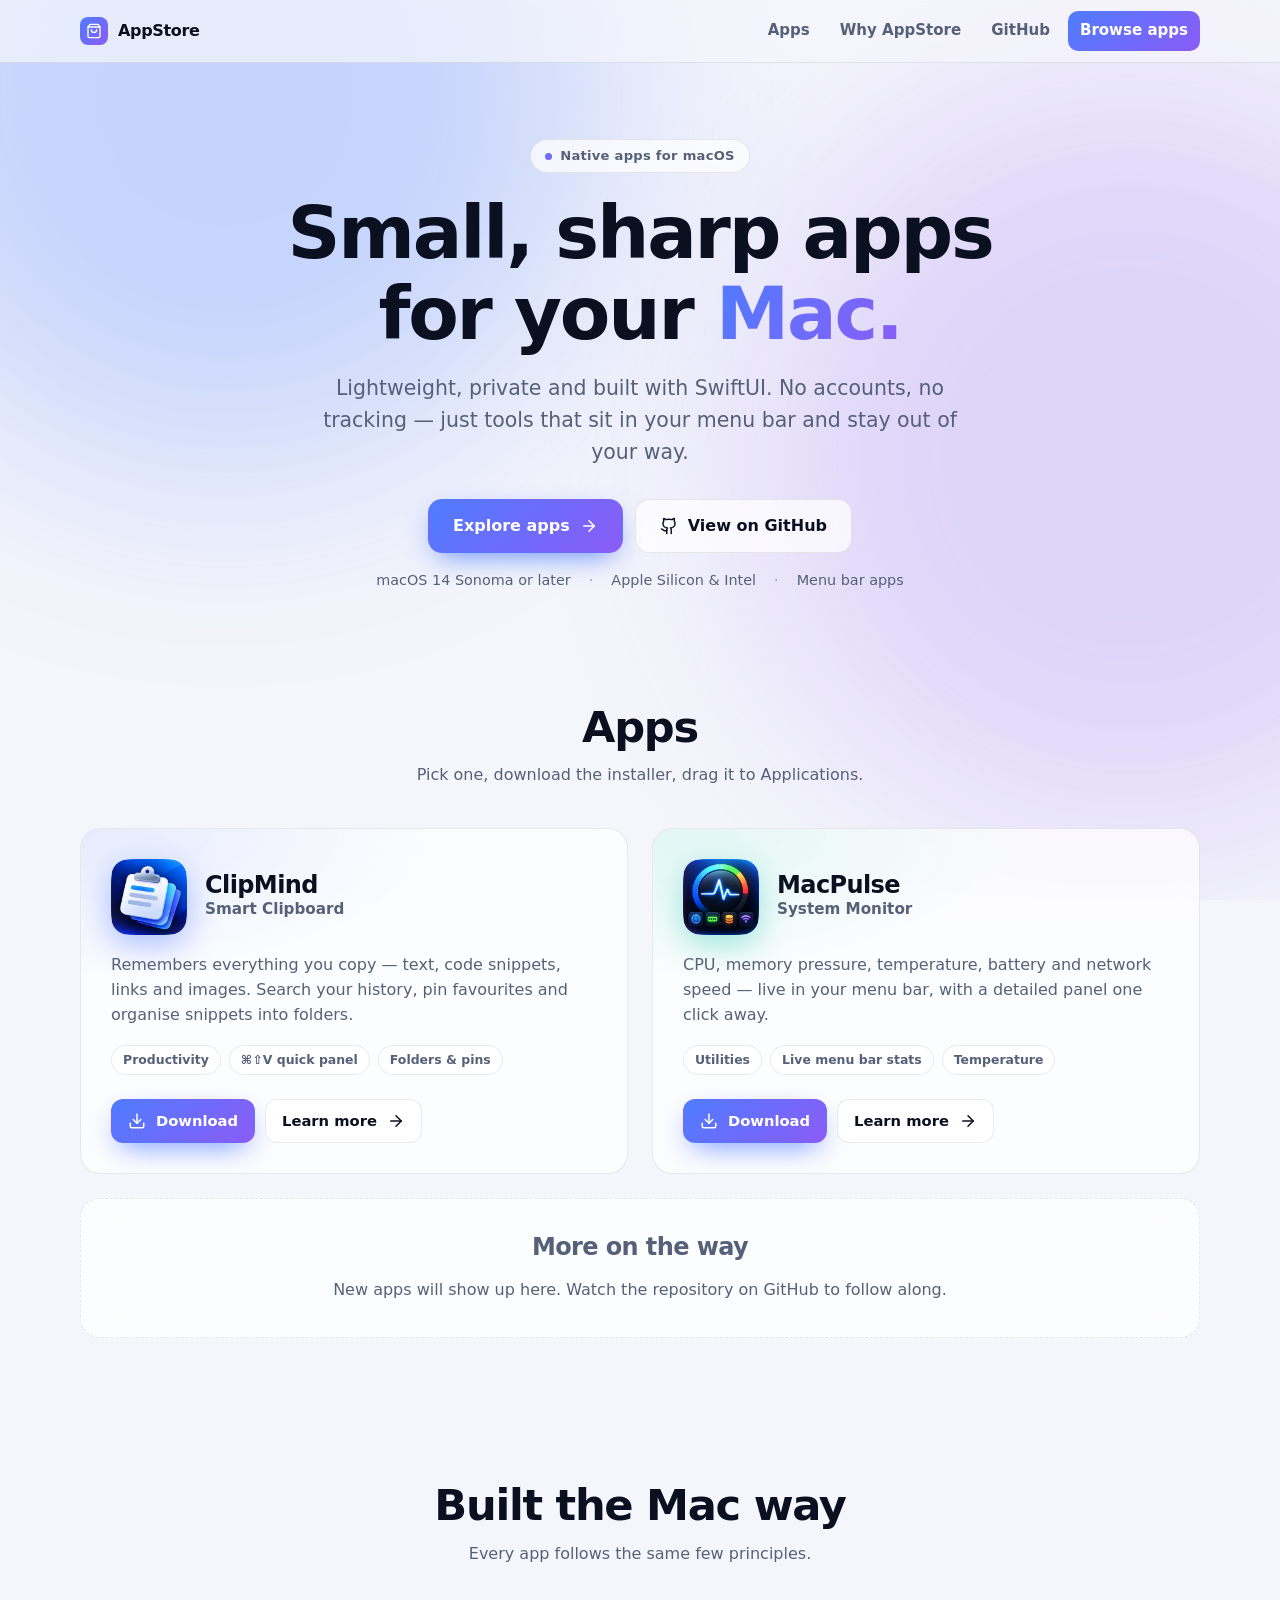
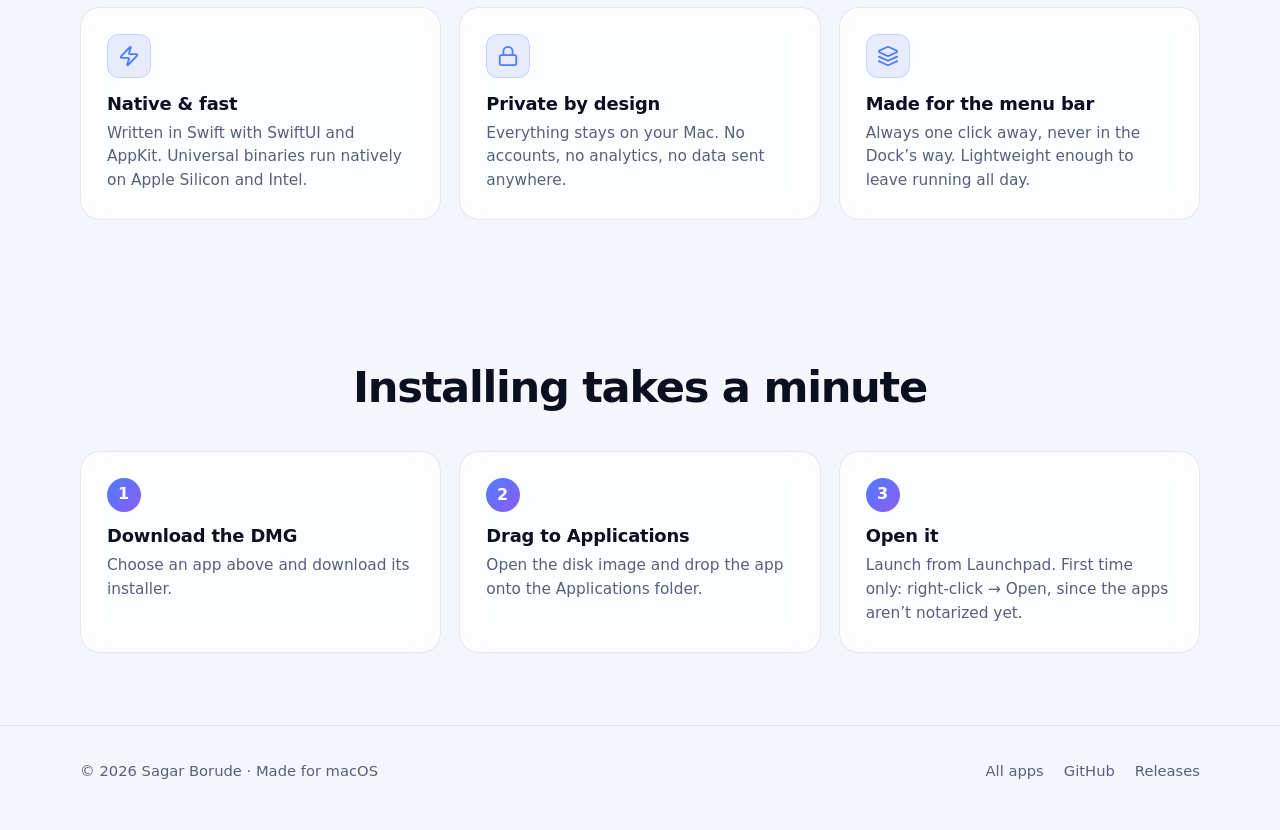
==== docs/index.html @ d9465317 "Add GitHub Pages site: store page and per-app landing pages A store page listing both apps, plus a l" ====
<!doctype html>
<html lang="en">
<head>
<meta charset="utf-8">
<meta name="viewport" content="width=device-width, initial-scale=1">
<title>AppStore — Native apps for your Mac</title>
<meta name="description" content="Small, fast, private macOS apps. ClipMind (smart clipboard) and MacPulse (menu bar system monitor).">
<meta name="theme-color" content="#060912" media="(prefers-color-scheme: dark)">
<meta name="theme-color" content="#f5f6fb" media="(prefers-color-scheme: light)">
<meta property="og:type" content="website">
<meta property="og:title" content="AppStore — Native apps for your Mac">
<meta property="og:description" content="Small, fast, private macOS apps. ClipMind (smart clipboard) and MacPulse (menu bar system monitor).">
<meta property="og:image" content="https://mrsagarrb.github.io/AppStore/assets/clipmind-icon.png">
<meta name="twitter:card" content="summary">
<link rel="icon" type="image/png" href="assets/clipmind-icon.png">
<link rel="apple-touch-icon" href="assets/clipmind-icon.png">
<link rel="stylesheet" href="assets/style.css">
<style>:root{--a1:#4f7cff;--a2:#8b5cf6}</style>
</head>
<body>
<svg width="0" height="0" style="position:absolute" aria-hidden="true"><defs>
<symbol id="i-search" viewBox="0 0 24 24" fill="none" stroke="currentColor" stroke-width="2" stroke-linecap="round" stroke-linejoin="round"><circle cx="11" cy="11" r="8"/><path d="m21 21-4.3-4.3"/></symbol>
<symbol id="i-pin" viewBox="0 0 24 24" fill="none" stroke="currentColor" stroke-width="2" stroke-linecap="round" stroke-linejoin="round"><path d="M12 17v5"/><path d="M9 10.76a2 2 0 0 1-1.11 1.79l-1.78.9A2 2 0 0 0 5 15.24V16a1 1 0 0 0 1 1h12a1 1 0 0 0 1-1v-.76a2 2 0 0 0-1.11-1.79l-1.78-.9A2 2 0 0 1 15 10.76V7a1 1 0 0 1 1-1 2 2 0 0 0 0-4H8a2 2 0 0 0 0 4 1 1 0 0 1 1 1z"/></symbol>
<symbol id="i-folder" viewBox="0 0 24 24" fill="none" stroke="currentColor" stroke-width="2" stroke-linecap="round" stroke-linejoin="round"><path d="M20 20a2 2 0 0 0 2-2V8a2 2 0 0 0-2-2h-7.9a2 2 0 0 1-1.69-.9L9.6 3.9A2 2 0 0 0 7.93 3H4a2 2 0 0 0-2 2v13a2 2 0 0 0 2 2Z"/></symbol>
<symbol id="i-code" viewBox="0 0 24 24" fill="none" stroke="currentColor" stroke-width="2" stroke-linecap="round" stroke-linejoin="round"><path d="m16 18 6-6-6-6"/><path d="m8 6-6 6 6 6"/></symbol>
<symbol id="i-image" viewBox="0 0 24 24" fill="none" stroke="currentColor" stroke-width="2" stroke-linecap="round" stroke-linejoin="round"><rect width="18" height="18" x="3" y="3" rx="2"/><circle cx="9" cy="9" r="2"/><path d="m21 15-3.09-3.09a2 2 0 0 0-2.82 0L6 21"/></symbol>
<symbol id="i-command" viewBox="0 0 24 24" fill="none" stroke="currentColor" stroke-width="2" stroke-linecap="round" stroke-linejoin="round"><path d="M15 6v12a3 3 0 1 0 3-3H6a3 3 0 1 0 3 3V6a3 3 0 1 0-3 3h12a3 3 0 1 0-3-3"/></symbol>
<symbol id="i-shield" viewBox="0 0 24 24" fill="none" stroke="currentColor" stroke-width="2" stroke-linecap="round" stroke-linejoin="round"><path d="M20 13c0 5-3.5 7.5-7.66 8.95a1 1 0 0 1-.67-.01C7.5 20.5 4 18 4 13V6a1 1 0 0 1 1-1c2 0 4.5-1.2 6.24-2.72a1.17 1.17 0 0 1 1.52 0C14.51 3.81 17 5 19 5a1 1 0 0 1 1 1z"/></symbol>
<symbol id="i-cpu" viewBox="0 0 24 24" fill="none" stroke="currentColor" stroke-width="2" stroke-linecap="round" stroke-linejoin="round"><rect width="16" height="16" x="4" y="4" rx="2"/><rect width="6" height="6" x="9" y="9" rx="1"/><path d="M15 2v2M15 20v2M2 15h2M2 9h2M20 15h2M20 9h2M9 2v2M9 20v2"/></symbol>
<symbol id="i-chip" viewBox="0 0 24 24" fill="none" stroke="currentColor" stroke-width="2" stroke-linecap="round" stroke-linejoin="round"><rect x="2" y="7" width="20" height="9" rx="1.5"/><path d="M6 11v1M10 11v1M14 11v1M18 11v1M6 16v2M10 16v2M14 16v2M18 16v2"/></symbol>
<symbol id="i-thermo" viewBox="0 0 24 24" fill="none" stroke="currentColor" stroke-width="2" stroke-linecap="round" stroke-linejoin="round"><path d="M14 4v10.54a4 4 0 1 1-4 0V4a2 2 0 0 1 4 0Z"/></symbol>
<symbol id="i-battery" viewBox="0 0 24 24" fill="none" stroke="currentColor" stroke-width="2" stroke-linecap="round" stroke-linejoin="round"><rect width="16" height="10" x="2" y="7" rx="2"/><path d="M22 11v2M6 11v2M10 11v2"/></symbol>
<symbol id="i-wifi" viewBox="0 0 24 24" fill="none" stroke="currentColor" stroke-width="2" stroke-linecap="round" stroke-linejoin="round"><path d="M5 12.55a11 11 0 0 1 14.08 0"/><path d="M1.42 9a16 16 0 0 1 21.16 0"/><path d="M8.53 16.11a6 6 0 0 1 6.95 0"/><path d="M12 20h.01"/></symbol>
<symbol id="i-activity" viewBox="0 0 24 24" fill="none" stroke="currentColor" stroke-width="2" stroke-linecap="round" stroke-linejoin="round"><path d="M22 12h-2.48a2 2 0 0 0-1.93 1.46l-2.35 8.36a.25.25 0 0 1-.48 0L9.24 2.18a.25.25 0 0 0-.48 0l-2.35 8.36A2 2 0 0 1 4.49 12H2"/></symbol>
<symbol id="i-zap" viewBox="0 0 24 24" fill="none" stroke="currentColor" stroke-width="2" stroke-linecap="round" stroke-linejoin="round"><path d="M4 14a1 1 0 0 1-.78-1.63l9.9-10.2a.5.5 0 0 1 .86.46l-1.92 6.02A1 1 0 0 0 13 10h7a1 1 0 0 1 .78 1.63l-9.9 10.2a.5.5 0 0 1-.86-.46l1.92-6.02A1 1 0 0 0 11 14z"/></symbol>
<symbol id="i-download" viewBox="0 0 24 24" fill="none" stroke="currentColor" stroke-width="2" stroke-linecap="round" stroke-linejoin="round"><path d="M12 15V3"/><path d="M21 15v4a2 2 0 0 1-2 2H5a2 2 0 0 1-2-2v-4"/><path d="m7 10 5 5 5-5"/></symbol>
<symbol id="i-arrow" viewBox="0 0 24 24" fill="none" stroke="currentColor" stroke-width="2" stroke-linecap="round" stroke-linejoin="round"><path d="M5 12h14"/><path d="m12 5 7 7-7 7"/></symbol>
<symbol id="i-down" viewBox="0 0 24 24" fill="none" stroke="currentColor" stroke-width="2.4" stroke-linecap="round" stroke-linejoin="round"><path d="M12 5v14"/><path d="m19 12-7 7-7-7"/></symbol>
<symbol id="i-up" viewBox="0 0 24 24" fill="none" stroke="currentColor" stroke-width="2.4" stroke-linecap="round" stroke-linejoin="round"><path d="M12 19V5"/><path d="m5 12 7-7 7 7"/></symbol>
<symbol id="i-github" viewBox="0 0 24 24" fill="none" stroke="currentColor" stroke-width="2" stroke-linecap="round" stroke-linejoin="round"><path d="M15 22v-4a4.8 4.8 0 0 0-1-3.5c3 0 6-2 6-5.5.08-1.25-.27-2.48-1-3.5.28-1.15.28-2.35 0-3.5 0 0-1 0-3 1.5-2.64-.5-5.36-.5-8 0C6 2 5 2 5 2c-.3 1.15-.3 2.35 0 3.5A5.403 5.403 0 0 0 4 9c0 3.5 3 5.5 6 5.5-.39.49-.68 1.05-.85 1.65-.17.6-.22 1.23-.15 1.85v4"/><path d="M9 18c-4.51 2-5-2-7-2"/></symbol>
<symbol id="i-bag" viewBox="0 0 24 24" fill="none" stroke="currentColor" stroke-width="2" stroke-linecap="round" stroke-linejoin="round"><path d="M6 2 3 6v14a2 2 0 0 0 2 2h14a2 2 0 0 0 2-2V6l-3-4Z"/><path d="M3 6h18"/><path d="M16 10a4 4 0 0 1-8 0"/></symbol>
<symbol id="i-gauge" viewBox="0 0 24 24" fill="none" stroke="currentColor" stroke-width="2" stroke-linecap="round" stroke-linejoin="round"><path d="m12 14 4-4"/><path d="M3.34 19a10 10 0 1 1 17.32 0"/></symbol>
<symbol id="i-lock" viewBox="0 0 24 24" fill="none" stroke="currentColor" stroke-width="2" stroke-linecap="round" stroke-linejoin="round"><rect width="18" height="11" x="3" y="11" rx="2" ry="2"/><path d="M7 11V7a5 5 0 0 1 10 0v4"/></symbol>
<symbol id="i-layers" viewBox="0 0 24 24" fill="none" stroke="currentColor" stroke-width="2" stroke-linecap="round" stroke-linejoin="round"><path d="m12.83 2.18a2 2 0 0 0-1.66 0L2.6 6.08a1 1 0 0 0 0 1.83l8.58 3.91a2 2 0 0 0 1.66 0l8.58-3.9a1 1 0 0 0 0-1.83Z"/><path d="m22 17.65-9.17 4.16a2 2 0 0 1-1.66 0L2 17.65"/><path d="m22 12.65-9.17 4.16a2 2 0 0 1-1.66 0L2 12.65"/></symbol>
</defs></svg>
<div class="glow"></div>
<header class="nav"><div class="wrap">
  <a class="brand" href="./"><span class="brand-mark"><svg aria-hidden="true"><use href="#i-bag"/></svg></span>AppStore</a>
  <nav class="nav-links"><a href="#apps">Apps</a><a href="#why">Why AppStore</a><a href="https://github.com/MrSagarRB/AppStore">GitHub</a><a class="nav-cta" href="#apps">Browse apps</a></nav>
</div></header>
<main>
<section class="hero center"><div class="wrap">
  <span class="eyebrow rise"><i class="dot"></i>Native apps for macOS</span>
  <h1 class="rise d1">Small, sharp apps<br>for your <span class="grad">Mac.</span></h1>
  <p class="lead rise d2">Lightweight, private and built with SwiftUI. No accounts, no tracking — just tools that sit in your menu bar and stay out of your way.</p>
  <div class="cta-row rise d3">
    <a class="btn primary" href="#apps">Explore apps <svg aria-hidden="true"><use href="#i-arrow"/></svg></a>
    <a class="btn" href="https://github.com/MrSagarRB/AppStore"><svg aria-hidden="true"><use href="#i-github"/></svg> View on GitHub</a>
  </div>
  <div class="meta rise d3"><span>macOS 14 Sonoma or later</span><span>Apple Silicon &amp; Intel</span><span>Menu bar apps</span></div>
</div></section>

<section id="apps"><div class="wrap">
  <div class="section-head center"><h2>Apps</h2><p>Pick one, download the installer, drag it to Applications.</p></div>
  <div class="grid apps">
    <article class="card app-card" style="--c1:#3b6cff">
      <div class="top"><img src="assets/clipmind-icon.png" alt="ClipMind icon" width="76" height="76">
        <div><h3>ClipMind</h3><div class="tagline">Smart Clipboard</div></div></div>
      <p>Remembers everything you copy — text, code snippets, links and images. Search your history, pin favourites and organise snippets into folders.</p>
      <div class="tags"><span class="tag">Productivity</span><span class="tag">⌘⇧V quick panel</span><span class="tag">Folders &amp; pins</span></div>
      <div class="actions">
        <a class="btn primary small" href="https://github.com/MrSagarRB/AppStore/releases/download/clipmind-v1.0.0/ClipMind.dmg"><svg aria-hidden="true"><use href="#i-download"/></svg> Download</a>
        <a class="btn small" href="clipmind/">Learn more <svg aria-hidden="true"><use href="#i-arrow"/></svg></a>
      </div>
    </article>
    <article class="card app-card" style="--c1:#19c8b0">
      <div class="top"><img src="assets/macpulse-icon.png" alt="MacPulse icon" width="76" height="76">
        <div><h3>MacPulse</h3><div class="tagline">System Monitor</div></div></div>
      <p>CPU, memory pressure, temperature, battery and network speed — live in your menu bar, with a detailed panel one click away.</p>
      <div class="tags"><span class="tag">Utilities</span><span class="tag">Live menu bar stats</span><span class="tag">Temperature</span></div>
      <div class="actions">
        <a class="btn primary small" href="https://github.com/MrSagarRB/AppStore/releases/download/macpulse-v1.0.0/MacPulse.dmg"><svg aria-hidden="true"><use href="#i-download"/></svg> Download</a>
        <a class="btn small" href="macpulse/">Learn more <svg aria-hidden="true"><use href="#i-arrow"/></svg></a>
      </div>
    </article>
    <article class="card app-card soon" style="grid-column:1/-1;min-height:140px">
      <h3>More on the way</h3><p>New apps will show up here. Watch the repository on GitHub to follow along.</p>
    </article>
  </div>
</div></section>

<section id="why"><div class="wrap">
  <div class="section-head center"><h2>Built the Mac way</h2><p>Every app follows the same few principles.</p></div>
  <div class="grid features">
    <article class="card feature"><div class="ico"><svg aria-hidden="true"><use href="#i-zap"/></svg></div><h3>Native &amp; fast</h3><p>Written in Swift with SwiftUI and AppKit. Universal binaries run natively on Apple Silicon and Intel.</p></article>
    <article class="card feature"><div class="ico"><svg aria-hidden="true"><use href="#i-lock"/></svg></div><h3>Private by design</h3><p>Everything stays on your Mac. No accounts, no analytics, no data sent anywhere.</p></article>
    <article class="card feature"><div class="ico"><svg aria-hidden="true"><use href="#i-layers"/></svg></div><h3>Made for the menu bar</h3><p>Always one click away, never in the Dock’s way. Lightweight enough to leave running all day.</p></article>
  </div>
</div></section>

<section><div class="wrap">
  <div class="section-head center"><h2>Installing takes a minute</h2></div>
  <div class="steps">
    <div class="card step"><h3>Download the DMG</h3><p>Choose an app above and download its installer.</p></div>
    <div class="card step"><h3>Drag to Applications</h3><p>Open the disk image and drop the app onto the Applications folder.</p></div>
    <div class="card step"><h3>Open it</h3><p>Launch from Launchpad. First time only: right-click → Open, since the apps aren’t notarized yet.</p></div>
  </div>
</div></section>
</main>
<footer><div class="wrap">
  <div>© 2026 Sagar Borude · Made for macOS</div>
  <nav><a href="./">All apps</a><a href="https://github.com/MrSagarRB/AppStore">GitHub</a><a href="https://github.com/MrSagarRB/AppStore/releases">Releases</a></nav>
</div></footer>
</body>
</html>
---- docs/assets/style.css ----
/* AppStore — shared styles for the store page and each app's landing page. */

:root {
  --bg: #f5f6fb;
  --bg-soft: #ffffff;
  --text: #0b1020;
  --muted: #566078;
  --border: rgba(15, 23, 42, 0.09);
  --card: rgba(255, 255, 255, 0.72);
  --card-solid: #ffffff;
  --shadow: 0 1px 2px rgba(15, 23, 42, 0.05), 0 12px 40px -12px rgba(15, 23, 42, 0.18);
  --a1: #4f7cff;           /* per-page accent, overridden below */
  --a2: #8b5cf6;
  --radius: 20px;
  --max: 1120px;
  color-scheme: light dark;
}

@media (prefers-color-scheme: dark) {
  :root {
    --bg: #060912;
    --bg-soft: #0c1120;
    --text: #eef1f9;
    --muted: #99a3ba;
    --border: rgba(255, 255, 255, 0.09);
    --card: rgba(255, 255, 255, 0.045);
    --card-solid: #0f1527;
    --shadow: 0 1px 2px rgba(0, 0, 0, 0.4), 0 20px 60px -20px rgba(0, 0, 0, 0.7);
  }
}

* { box-sizing: border-box; }
html { scroll-behavior: smooth; }
body {
  margin: 0;
  font-family: -apple-system, BlinkMacSystemFont, "SF Pro Display", "Inter", "Segoe UI", system-ui, sans-serif;
  background: var(--bg);
  color: var(--text);
  line-height: 1.55;
  -webkit-font-smoothing: antialiased;
  overflow-x: hidden;
}
img { max-width: 100%; display: block; }
a { color: inherit; text-decoration: none; }
code, kbd { font-family: ui-monospace, "SF Mono", Menlo, monospace; font-size: 0.9em; }
kbd {
  padding: 2px 7px; border-radius: 6px; border: 1px solid var(--border);
  background: var(--card); box-shadow: 0 1px 0 var(--border);
}

/* ---------- ambient background ---------- */
.glow { position: fixed; inset: 0; z-index: -1; pointer-events: none; overflow: hidden; }
.glow::before, .glow::after {
  content: ""; position: absolute; width: 60vw; height: 60vw; max-width: 760px; max-height: 760px;
  border-radius: 50%; filter: blur(110px); opacity: 0.28;
}
.glow::before { background: var(--a1); top: -22vw; left: -12vw; }
.glow::after  { background: var(--a2); top: 6vw; right: -18vw; opacity: 0.22; }
@media (prefers-color-scheme: dark) { .glow::before, .glow::after { opacity: 0.2; } }

/* ---------- layout ---------- */
.wrap { width: min(var(--max), 100% - 40px); margin-inline: auto; }
section { padding: 72px 0; }
.eyebrow {
  display: inline-flex; align-items: center; gap: 8px; padding: 6px 14px; border-radius: 999px;
  font-size: 0.82rem; font-weight: 600; letter-spacing: 0.02em; color: var(--muted);
  background: var(--card); border: 1px solid var(--border); backdrop-filter: blur(10px);
}
.eyebrow .dot { width: 7px; height: 7px; border-radius: 50%; background: linear-gradient(135deg, var(--a1), var(--a2)); }
h1, h2, h3 { line-height: 1.1; letter-spacing: -0.03em; margin: 0; }
h1 { font-size: clamp(2.5rem, 6.4vw, 4.6rem); font-weight: 800; }
h2 { font-size: clamp(1.8rem, 3.8vw, 2.7rem); font-weight: 750; }
h3 { font-size: 1.12rem; font-weight: 650; letter-spacing: -0.01em; }
.grad {
  background: linear-gradient(120deg, var(--a1), var(--a2));
  -webkit-background-clip: text; background-clip: text; color: transparent;
}
.lead { font-size: clamp(1.05rem, 2vw, 1.28rem); color: var(--muted); max-width: 40rem; margin: 18px 0 0; }
.center { text-align: center; }
.center .lead { margin-inline: auto; }
.section-head { margin-bottom: 40px; }
.section-head p { color: var(--muted); max-width: 38rem; margin: 12px auto 0; }

/* ---------- nav ---------- */
.nav {
  position: sticky; top: 0; z-index: 50;
  backdrop-filter: saturate(180%) blur(18px);
  background: color-mix(in srgb, var(--bg) 72%, transparent);
  border-bottom: 1px solid var(--border);
}
.nav .wrap { display: flex; align-items: center; justify-content: space-between; height: 62px; }
.brand { display: flex; align-items: center; gap: 10px; font-weight: 750; letter-spacing: -0.02em; }
.brand-mark {
  width: 28px; height: 28px; border-radius: 8px; display: grid; place-items: center; color: #fff;
  background: linear-gradient(135deg, var(--a1), var(--a2));
}
.brand-mark svg { width: 16px; height: 16px; }
.nav-links { display: flex; align-items: center; gap: 6px; }
.nav-links a { padding: 8px 12px; border-radius: 10px; color: var(--muted); font-size: 0.94rem; font-weight: 550; }
.nav-links a:hover { color: var(--text); background: var(--card); }
.nav-links .nav-cta { color: #fff; background: linear-gradient(135deg, var(--a1), var(--a2)); }
.nav-links .nav-cta:hover { color: #fff; background: linear-gradient(135deg, var(--a1), var(--a2)); filter: brightness(1.08); }
@media (max-width: 640px) { .nav-links a:not(.nav-cta) { display: none; } }

/* ---------- buttons ---------- */
.btn {
  display: inline-flex; align-items: center; justify-content: center; gap: 10px;
  padding: 14px 24px; border-radius: 14px; font-weight: 650; font-size: 1rem;
  border: 1px solid var(--border); background: var(--card); backdrop-filter: blur(10px);
  transition: transform 0.18s ease, box-shadow 0.18s ease, filter 0.18s ease;
}
.btn:hover { transform: translateY(-2px); box-shadow: var(--shadow); }
.btn svg { width: 18px; height: 18px; flex: none; }
.btn.primary {
  color: #fff; border-color: transparent;
  background: linear-gradient(135deg, var(--a1), var(--a2));
  box-shadow: 0 10px 30px -10px var(--a1);
}
.btn.primary:hover { filter: brightness(1.08); box-shadow: 0 16px 38px -10px var(--a1); }
.btn.small { padding: 10px 16px; font-size: 0.92rem; border-radius: 12px; }
.cta-row { display: flex; flex-wrap: wrap; gap: 12px; margin-top: 30px; }
.center .cta-row { justify-content: center; }
.meta { margin-top: 16px; color: var(--muted); font-size: 0.9rem; display: flex; flex-wrap: wrap; gap: 6px 18px; }
.center .meta { justify-content: center; }
.meta span { display: inline-flex; align-items: center; gap: 6px; }
.meta span + span::before { content: "·"; margin-right: 12px; opacity: 0.6; }

/* ---------- hero ---------- */
.hero { padding: 76px 0 40px; }
.hero-grid { display: grid; grid-template-columns: 1.05fr 0.95fr; gap: 48px; align-items: center; }
@media (max-width: 900px) { .hero-grid { grid-template-columns: 1fr; text-align: center; } .hero-grid .lead { margin-inline: auto; } .hero-grid .cta-row, .hero-grid .meta { justify-content: center; } }
.app-icon {
  width: 104px; height: 104px; border-radius: 24px; margin-bottom: 26px;
  filter: drop-shadow(0 18px 28px color-mix(in srgb, var(--a1) 45%, transparent));
}
@media (max-width: 900px) { .app-icon { margin-inline: auto; } }
.center .app-icon { margin-inline: auto; }
.hero h1 { margin-top: 20px; }
.hero-art { position: relative; }

/* ---------- screenshots ---------- */
.shot { filter: drop-shadow(0 40px 60px rgba(0, 0, 0, 0.35)) drop-shadow(0 8px 18px rgba(0, 0, 0, 0.25)); }
.shot-wide { margin-top: 56px; }
.shot-wide img { width: min(1000px, 100%); margin-inline: auto; }
.shot-tall img { max-height: 640px; width: auto; margin-inline: auto; }
.float { animation: float 7s ease-in-out infinite; }
@keyframes float { 0%, 100% { transform: translateY(0); } 50% { transform: translateY(-10px); } }

/* menu-bar illustration (MacPulse) */
.menubar {
  display: flex; align-items: center; justify-content: center; gap: 16px; flex-wrap: wrap;
  margin: 0 auto 22px; padding: 9px 18px; width: fit-content; max-width: 100%; border-radius: 12px;
  font: 600 0.84rem ui-monospace, "SF Mono", Menlo, monospace; font-variant-numeric: tabular-nums;
  color: #f2f4fa; background: rgba(28, 30, 42, 0.92); border: 1px solid rgba(255, 255, 255, 0.1);
  box-shadow: var(--shadow);
}
.menubar span { display: inline-flex; align-items: center; gap: 6px; }
.menubar svg { width: 14px; height: 14px; opacity: 0.9; }

/* ---------- cards & grids ---------- */
.grid { display: grid; gap: 18px; }
.grid.features { grid-template-columns: repeat(3, 1fr); }
.grid.apps { grid-template-columns: repeat(2, 1fr); gap: 24px; }
@media (max-width: 900px) { .grid.features { grid-template-columns: repeat(2, 1fr); } }
@media (max-width: 680px) { .grid.features, .grid.apps { grid-template-columns: 1fr; } }
.card {
  background: var(--card); border: 1px solid var(--border); border-radius: var(--radius);
  padding: 26px; backdrop-filter: blur(14px); transition: transform 0.2s ease, box-shadow 0.2s ease, border-color 0.2s ease;
}
.card:hover { transform: translateY(-3px); box-shadow: var(--shadow); border-color: color-mix(in srgb, var(--a1) 35%, var(--border)); }
.feature .ico {
  width: 44px; height: 44px; border-radius: 12px; display: grid; place-items: center; margin-bottom: 16px;
  color: var(--a1); background: color-mix(in srgb, var(--a1) 13%, transparent);
  border: 1px solid color-mix(in srgb, var(--a1) 22%, transparent);
}
.feature .ico svg, .ico svg { width: 22px; height: 22px; }
.feature p { margin: 8px 0 0; color: var(--muted); font-size: 0.96rem; }

/* store: app cards */
.app-card { display: flex; flex-direction: column; gap: 18px; padding: 30px; position: relative; overflow: hidden; }
.app-card::before {
  content: ""; position: absolute; inset: 0; z-index: 0; opacity: 0.55; pointer-events: none;
  background: radial-gradient(520px 220px at 0% 0%, color-mix(in srgb, var(--c1) 22%, transparent), transparent 70%);
}
.app-card > * { position: relative; z-index: 1; }
.app-card .top { display: flex; align-items: center; gap: 18px; }
.app-card .top img { width: 76px; height: 76px; border-radius: 18px; filter: drop-shadow(0 10px 16px color-mix(in srgb, var(--c1) 40%, transparent)); }
.app-card h3 { font-size: 1.5rem; letter-spacing: -0.025em; }
.app-card .tagline { color: var(--muted); font-size: 0.95rem; font-weight: 550; }
.app-card p { margin: 0; color: var(--muted); }
.tags { display: flex; flex-wrap: wrap; gap: 8px; }
.tag { padding: 4px 11px; border-radius: 999px; font-size: 0.78rem; font-weight: 600; color: var(--muted); border: 1px solid var(--border); background: var(--card); }
.app-card .actions { display: flex; flex-wrap: wrap; gap: 10px; margin-top: auto; padding-top: 6px; }
.app-card.soon { border-style: dashed; justify-content: center; align-items: center; text-align: center; min-height: 260px; color: var(--muted); }
.app-card.soon::before { display: none; }

/* ---------- stats strip ---------- */
.stats { display: grid; grid-template-columns: repeat(3, 1fr); gap: 18px; }
@media (max-width: 680px) { .stats { grid-template-columns: 1fr; } }
.stat { text-align: center; padding: 26px 18px; }
.stat b { display: block; font-size: 2.3rem; letter-spacing: -0.04em; }
.stat span { color: var(--muted); font-size: 0.95rem; }

/* ---------- install steps ---------- */
.steps { display: grid; grid-template-columns: repeat(3, 1fr); gap: 18px; counter-reset: s; }
@media (max-width: 800px) { .steps { grid-template-columns: 1fr; } }
.step { counter-increment: s; }
.step::before {
  content: counter(s); display: grid; place-items: center; width: 34px; height: 34px; border-radius: 50%;
  font-weight: 750; color: #fff; margin-bottom: 14px; background: linear-gradient(135deg, var(--a1), var(--a2));
}
.step p { margin: 8px 0 0; color: var(--muted); font-size: 0.96rem; }
.note {
  margin-top: 18px; padding: 16px 20px; border-radius: 16px; font-size: 0.93rem; color: var(--muted);
  background: color-mix(in srgb, var(--a1) 8%, transparent); border: 1px solid color-mix(in srgb, var(--a1) 22%, transparent);
}
.note b { color: var(--text); }

/* ---------- final CTA ---------- */
.cta-panel {
  text-align: center; padding: 64px 28px; border-radius: 28px; border: 1px solid var(--border); position: relative; overflow: hidden;
  background: linear-gradient(135deg, color-mix(in srgb, var(--a1) 16%, var(--card-solid)), color-mix(in srgb, var(--a2) 14%, var(--card-solid)));
}
.cta-panel p { color: var(--muted); margin: 12px auto 0; max-width: 32rem; }

/* ---------- footer ---------- */
footer { border-top: 1px solid var(--border); padding: 34px 0 48px; color: var(--muted); font-size: 0.92rem; }
footer .wrap { display: flex; flex-wrap: wrap; gap: 14px 28px; justify-content: space-between; align-items: center; }
footer nav { display: flex; gap: 20px; flex-wrap: wrap; }
footer a:hover { color: var(--text); }

/* ---------- motion ---------- */
.rise { animation: rise 0.7s cubic-bezier(0.2, 0.7, 0.2, 1) both; }
.rise.d1 { animation-delay: 0.08s; } .rise.d2 { animation-delay: 0.16s; } .rise.d3 { animation-delay: 0.26s; }
@keyframes rise { from { opacity: 0; transform: translateY(18px); } to { opacity: 1; transform: none; } }
@media (prefers-reduced-motion: reduce) { .rise, .float { animation: none; } html { scroll-behavior: auto; } .btn, .card { transition: none; } }
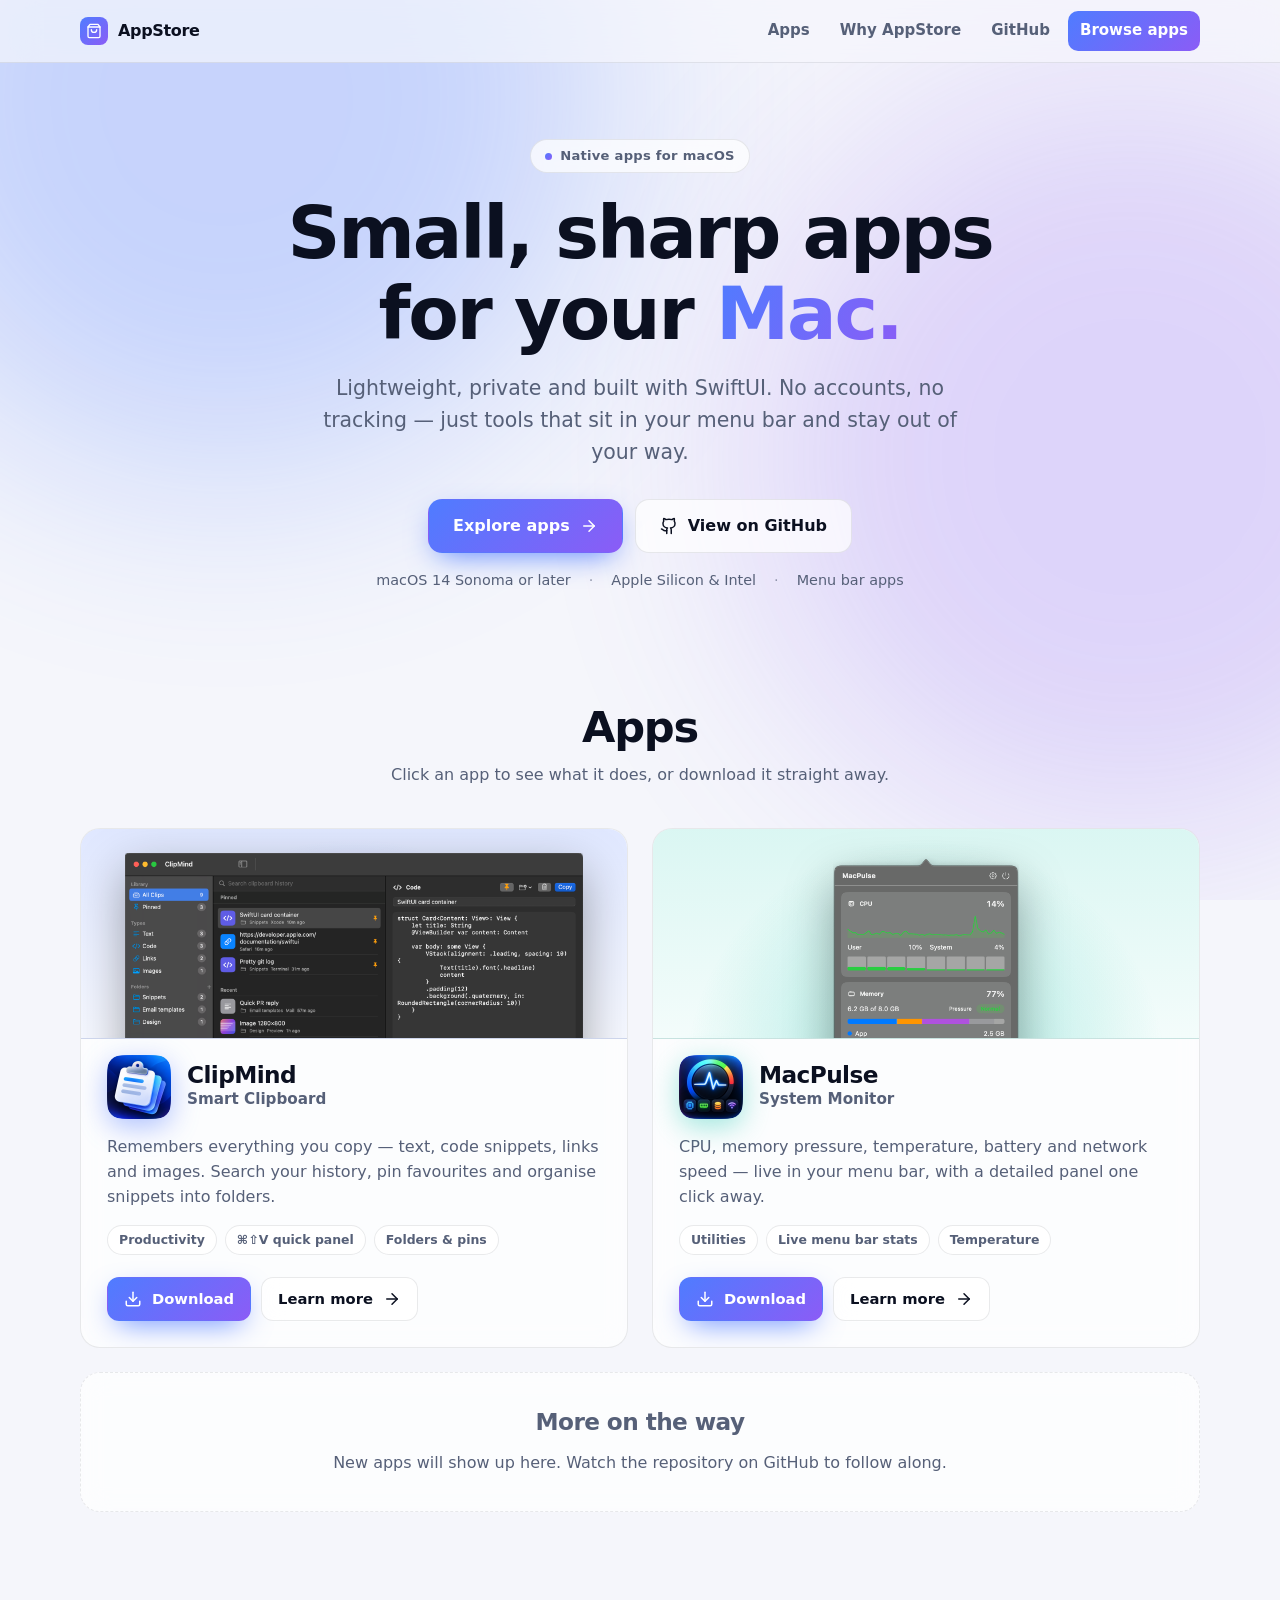
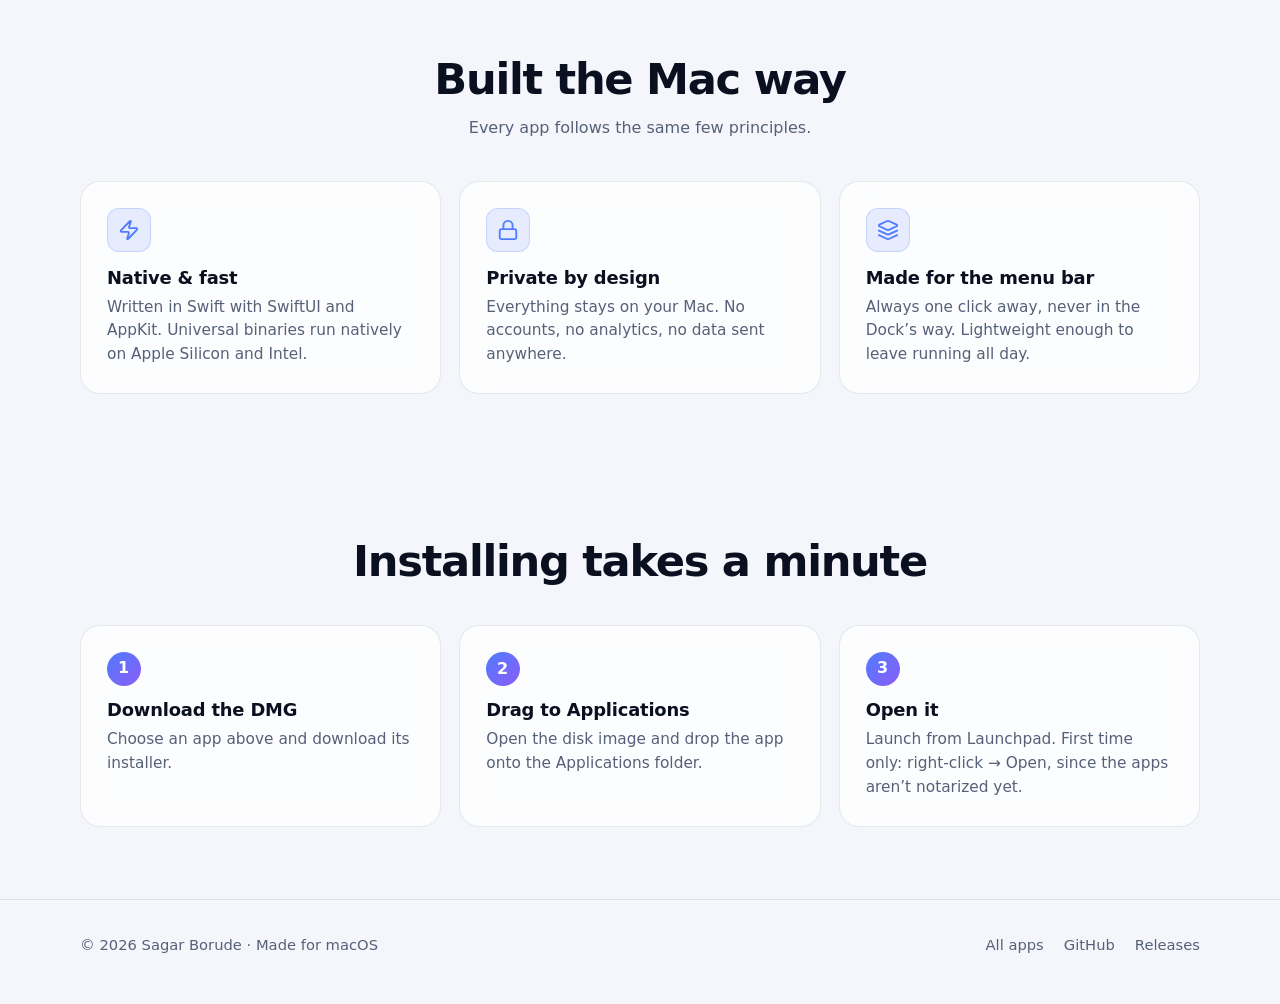
==== commit 2315638f: "Shrink ClipMind screenshot and link store app cards to landing pages ClipMind page: reduce the hero " ====
--- a/docs/index.html
+++ b/docs/index.html
@@ -61,11 +61,12 @@
 </div></section>
 
 <section id="apps"><div class="wrap">
-  <div class="section-head center"><h2>Apps</h2><p>Pick one, download the installer, drag it to Applications.</p></div>
+  <div class="section-head center"><h2>Apps</h2><p>Click an app to see what it does, or download it straight away.</p></div>
   <div class="grid apps">
     <article class="card app-card" style="--c1:#3b6cff">
-      <div class="top"><img src="assets/clipmind-icon.png" alt="ClipMind icon" width="76" height="76">
-        <div><h3>ClipMind</h3><div class="tagline">Smart Clipboard</div></div></div>
+      <div class="app-preview" aria-hidden="true"><img src="assets/clipmind-screenshot.png" alt="" loading="lazy"></div>
+      <div class="top"><img src="assets/clipmind-icon.png" alt="" width="64" height="64">
+        <div><h3><a class="stretch" href="clipmind/" aria-label="ClipMind — open the ClipMind page">ClipMind</a></h3><div class="tagline">Smart Clipboard</div></div></div>
       <p>Remembers everything you copy — text, code snippets, links and images. Search your history, pin favourites and organise snippets into folders.</p>
       <div class="tags"><span class="tag">Productivity</span><span class="tag">⌘⇧V quick panel</span><span class="tag">Folders &amp; pins</span></div>
       <div class="actions">
@@ -74,8 +75,9 @@
       </div>
     </article>
     <article class="card app-card" style="--c1:#19c8b0">
-      <div class="top"><img src="assets/macpulse-icon.png" alt="MacPulse icon" width="76" height="76">
-        <div><h3>MacPulse</h3><div class="tagline">System Monitor</div></div></div>
+      <div class="app-preview" aria-hidden="true"><img src="assets/macpulse-screenshot.png" alt="" loading="lazy" style="width:34%"></div>
+      <div class="top"><img src="assets/macpulse-icon.png" alt="" width="64" height="64">
+        <div><h3><a class="stretch" href="macpulse/" aria-label="MacPulse — open the MacPulse page">MacPulse</a></h3><div class="tagline">System Monitor</div></div></div>
       <p>CPU, memory pressure, temperature, battery and network speed — live in your menu bar, with a detailed panel one click away.</p>
       <div class="tags"><span class="tag">Utilities</span><span class="tag">Live menu bar stats</span><span class="tag">Temperature</span></div>
       <div class="actions">
--- a/docs/assets/style.css
+++ b/docs/assets/style.css
@@ -140,8 +140,8 @@
 
 /* ---------- screenshots ---------- */
 .shot { filter: drop-shadow(0 40px 60px rgba(0, 0, 0, 0.35)) drop-shadow(0 8px 18px rgba(0, 0, 0, 0.25)); }
-.shot-wide { margin-top: 56px; }
-.shot-wide img { width: min(1000px, 100%); margin-inline: auto; }
+.shot-wide { margin-top: 44px; }
+.shot-wide img { width: min(720px, 100%); margin-inline: auto; }
 .shot-tall img { max-height: 640px; width: auto; margin-inline: auto; }
 .float { animation: float 7s ease-in-out infinite; }
 @keyframes float { 0%, 100% { transform: translateY(0); } 50% { transform: translateY(-10px); } }
@@ -176,23 +176,37 @@
 .feature .ico svg, .ico svg { width: 22px; height: 22px; }
 .feature p { margin: 8px 0 0; color: var(--muted); font-size: 0.96rem; }
 
-/* store: app cards */
-.app-card { display: flex; flex-direction: column; gap: 18px; padding: 30px; position: relative; overflow: hidden; }
+/* store: app cards (the whole card links to the app's page) */
+.app-card { display: flex; flex-direction: column; gap: 16px; padding: 0 0 26px; position: relative; isolation: isolate; overflow: hidden; cursor: pointer; }
 .app-card::before {
-  content: ""; position: absolute; inset: 0; z-index: 0; opacity: 0.55; pointer-events: none;
+  content: ""; position: absolute; inset: 0; z-index: -1; pointer-events: none; opacity: 0.6;
   background: radial-gradient(520px 220px at 0% 0%, color-mix(in srgb, var(--c1) 22%, transparent), transparent 70%);
 }
-.app-card > * { position: relative; z-index: 1; }
-.app-card .top { display: flex; align-items: center; gap: 18px; }
-.app-card .top img { width: 76px; height: 76px; border-radius: 18px; filter: drop-shadow(0 10px 16px color-mix(in srgb, var(--c1) 40%, transparent)); }
-.app-card h3 { font-size: 1.5rem; letter-spacing: -0.025em; }
+.app-card:hover { border-color: color-mix(in srgb, var(--c1) 55%, var(--border)); }
+.app-card > :not(.app-preview) { margin-inline: 26px; }
+.app-preview {
+  height: 210px; padding-top: 24px; overflow: hidden; display: flex; align-items: flex-start; justify-content: center;
+  background:
+    radial-gradient(circle at 50% 120%, color-mix(in srgb, var(--c1) 38%, transparent), transparent 65%),
+    linear-gradient(180deg, color-mix(in srgb, var(--c1) 16%, var(--card-solid)), color-mix(in srgb, var(--c1) 5%, var(--card-solid)));
+  border-bottom: 1px solid var(--border);
+}
+.app-preview img { width: 84%; height: auto; transition: transform 0.35s ease; filter: drop-shadow(0 18px 24px rgba(0, 0, 0, 0.35)); }
+.app-card:hover .app-preview img { transform: translateY(-4px) scale(1.02); }
+.app-card .top { display: flex; align-items: center; gap: 16px; }
+.app-card .top img { width: 64px; height: 64px; border-radius: 15px; flex: none; filter: drop-shadow(0 8px 14px color-mix(in srgb, var(--c1) 40%, transparent)); }
+.app-card h3 { font-size: 1.45rem; letter-spacing: -0.025em; }
+.app-card h3 a::after { content: ""; position: absolute; inset: 0; z-index: 1; }   /* stretched link: covers the card */
 .app-card .tagline { color: var(--muted); font-size: 0.95rem; font-weight: 550; }
-.app-card p { margin: 0; color: var(--muted); }
+.app-card p { margin: 0 26px; color: var(--muted); }
 .tags { display: flex; flex-wrap: wrap; gap: 8px; }
 .tag { padding: 4px 11px; border-radius: 999px; font-size: 0.78rem; font-weight: 600; color: var(--muted); border: 1px solid var(--border); background: var(--card); }
 .app-card .actions { display: flex; flex-wrap: wrap; gap: 10px; margin-top: auto; padding-top: 6px; }
-.app-card.soon { border-style: dashed; justify-content: center; align-items: center; text-align: center; min-height: 260px; color: var(--muted); }
+.app-card .actions .btn { position: relative; z-index: 2; }   /* buttons stay clickable above the stretched link */
+.app-card.soon { cursor: default; padding: 30px; border-style: dashed; justify-content: center; align-items: center; text-align: center; min-height: 140px; color: var(--muted); }
+.app-card.soon > * { margin-inline: 0; }
 .app-card.soon::before { display: none; }
+.app-card.soon:hover { transform: none; box-shadow: none; border-color: var(--border); }
 
 /* ---------- stats strip ---------- */
 .stats { display: grid; grid-template-columns: repeat(3, 1fr); gap: 18px; }
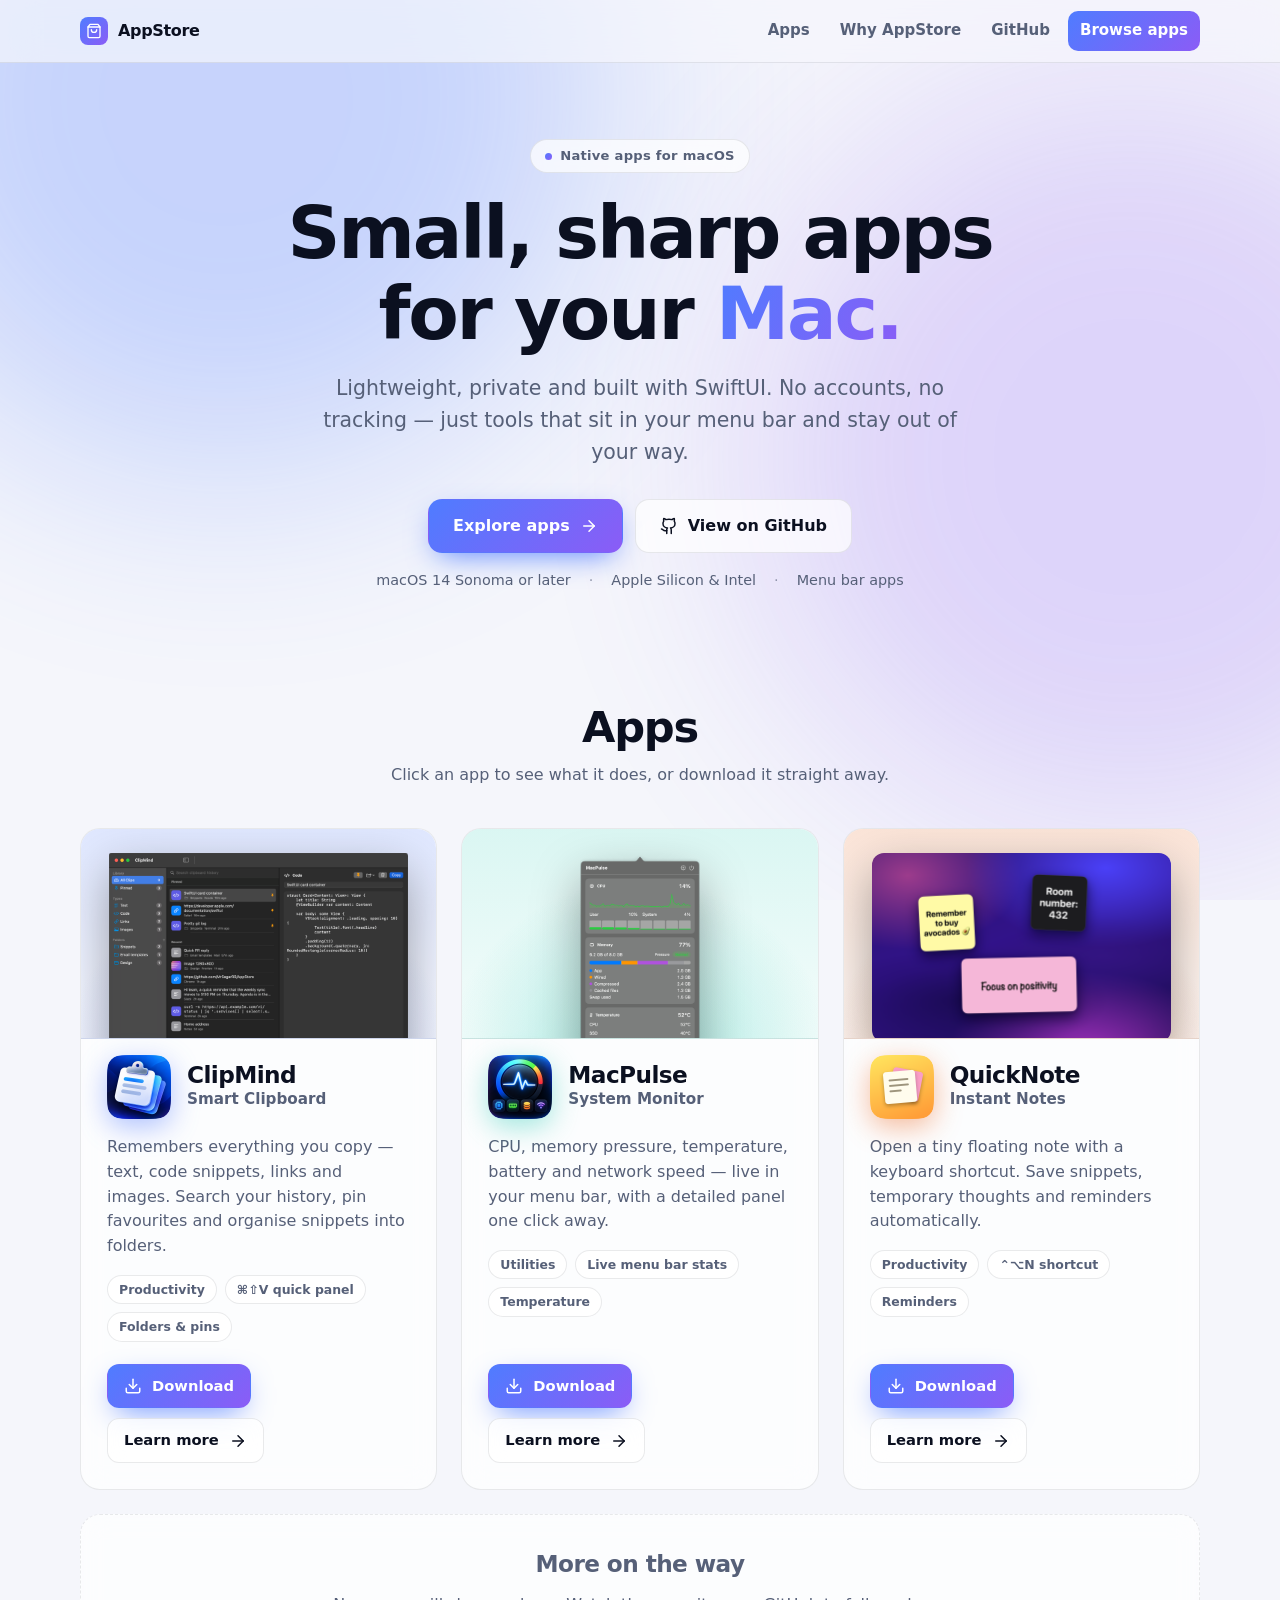
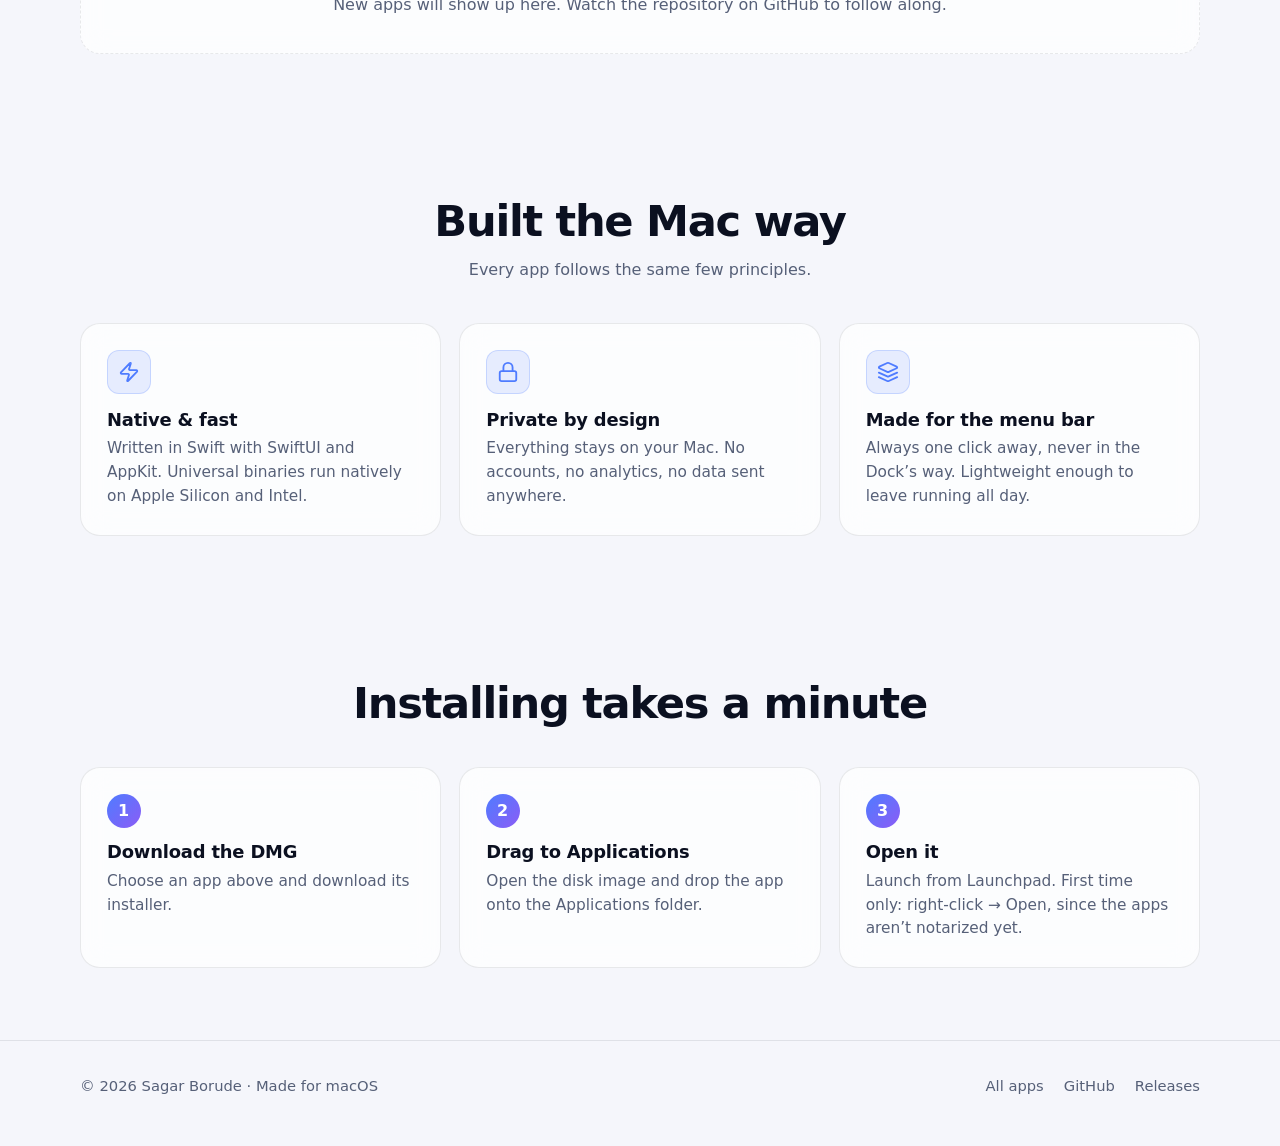
==== commit 30cfd108: "Add QuickNote to the AppStore site and fix stretched screenshots Add a QuickNote landing page and a " ====
--- a/docs/index.html
+++ b/docs/index.html
@@ -4,12 +4,12 @@
 <meta charset="utf-8">
 <meta name="viewport" content="width=device-width, initial-scale=1">
 <title>AppStore — Native apps for your Mac</title>
-<meta name="description" content="Small, fast, private macOS apps. ClipMind (smart clipboard) and MacPulse (menu bar system monitor).">
+<meta name="description" content="Small, fast, private macOS apps. ClipMind (smart clipboard), MacPulse (menu bar system monitor) and QuickNote (instant notes).">
 <meta name="theme-color" content="#060912" media="(prefers-color-scheme: dark)">
 <meta name="theme-color" content="#f5f6fb" media="(prefers-color-scheme: light)">
 <meta property="og:type" content="website">
 <meta property="og:title" content="AppStore — Native apps for your Mac">
-<meta property="og:description" content="Small, fast, private macOS apps. ClipMind (smart clipboard) and MacPulse (menu bar system monitor).">
+<meta property="og:description" content="Small, fast, private macOS apps. ClipMind (smart clipboard), MacPulse (menu bar system monitor) and QuickNote (instant notes).">
 <meta property="og:image" content="https://mrsagarrb.github.io/AppStore/assets/clipmind-icon.png">
 <meta name="twitter:card" content="summary">
 <link rel="icon" type="image/png" href="assets/clipmind-icon.png">
@@ -85,6 +85,17 @@
         <a class="btn small" href="macpulse/">Learn more <svg aria-hidden="true"><use href="#i-arrow"/></svg></a>
       </div>
     </article>
+    <article class="card app-card" style="--c1:#e8590c">
+      <div class="app-preview" aria-hidden="true"><img src="assets/quicknote-screenshot.png" alt="" loading="lazy" style="border-radius:12px"></div>
+      <div class="top"><img src="assets/quicknote-icon.png" alt="" width="64" height="64">
+        <div><h3><a class="stretch" href="quicknote/" aria-label="QuickNote — open the QuickNote page">QuickNote</a></h3><div class="tagline">Instant Notes</div></div></div>
+      <p>Open a tiny floating note with a keyboard shortcut. Save snippets, temporary thoughts and reminders automatically.</p>
+      <div class="tags"><span class="tag">Productivity</span><span class="tag">⌃⌥N shortcut</span><span class="tag">Reminders</span></div>
+      <div class="actions">
+        <a class="btn primary small" href="https://github.com/MrSagarRB/AppStore/releases/download/quicknote-v1.0.0/QuickNote.dmg"><svg aria-hidden="true"><use href="#i-download"/></svg> Download</a>
+        <a class="btn small" href="quicknote/">Learn more <svg aria-hidden="true"><use href="#i-arrow"/></svg></a>
+      </div>
+    </article>
     <article class="card app-card soon" style="grid-column:1/-1;min-height:140px">
       <h3>More on the way</h3><p>New apps will show up here. Watch the repository on GitHub to follow along.</p>
     </article>
--- a/docs/assets/style.css
+++ b/docs/assets/style.css
@@ -40,7 +40,7 @@
   -webkit-font-smoothing: antialiased;
   overflow-x: hidden;
 }
-img { max-width: 100%; display: block; }
+img { max-width: 100%; height: auto; display: block; }
 a { color: inherit; text-decoration: none; }
 code, kbd { font-family: ui-monospace, "SF Mono", Menlo, monospace; font-size: 0.9em; }
 kbd {
@@ -142,6 +142,9 @@
 .shot { filter: drop-shadow(0 40px 60px rgba(0, 0, 0, 0.35)) drop-shadow(0 8px 18px rgba(0, 0, 0, 0.25)); }
 .shot-wide { margin-top: 44px; }
 .shot-wide img { width: min(720px, 100%); margin-inline: auto; }
+.shot-desk img { border-radius: 24px; }
+.shot-library { margin-top: 0; }
+.shot-library img { width: min(640px, 100%); margin-inline: auto; }
 .shot-tall img { max-height: 640px; width: auto; margin-inline: auto; }
 .float { animation: float 7s ease-in-out infinite; }
 @keyframes float { 0%, 100% { transform: translateY(0); } 50% { transform: translateY(-10px); } }
@@ -160,7 +163,8 @@
 /* ---------- cards & grids ---------- */
 .grid { display: grid; gap: 18px; }
 .grid.features { grid-template-columns: repeat(3, 1fr); }
-.grid.apps { grid-template-columns: repeat(2, 1fr); gap: 24px; }
+.grid.apps { grid-template-columns: repeat(3, 1fr); gap: 24px; }
+@media (max-width: 1000px) { .grid.apps { grid-template-columns: repeat(2, 1fr); } }
 @media (max-width: 900px) { .grid.features { grid-template-columns: repeat(2, 1fr); } }
 @media (max-width: 680px) { .grid.features, .grid.apps { grid-template-columns: 1fr; } }
 .card {
